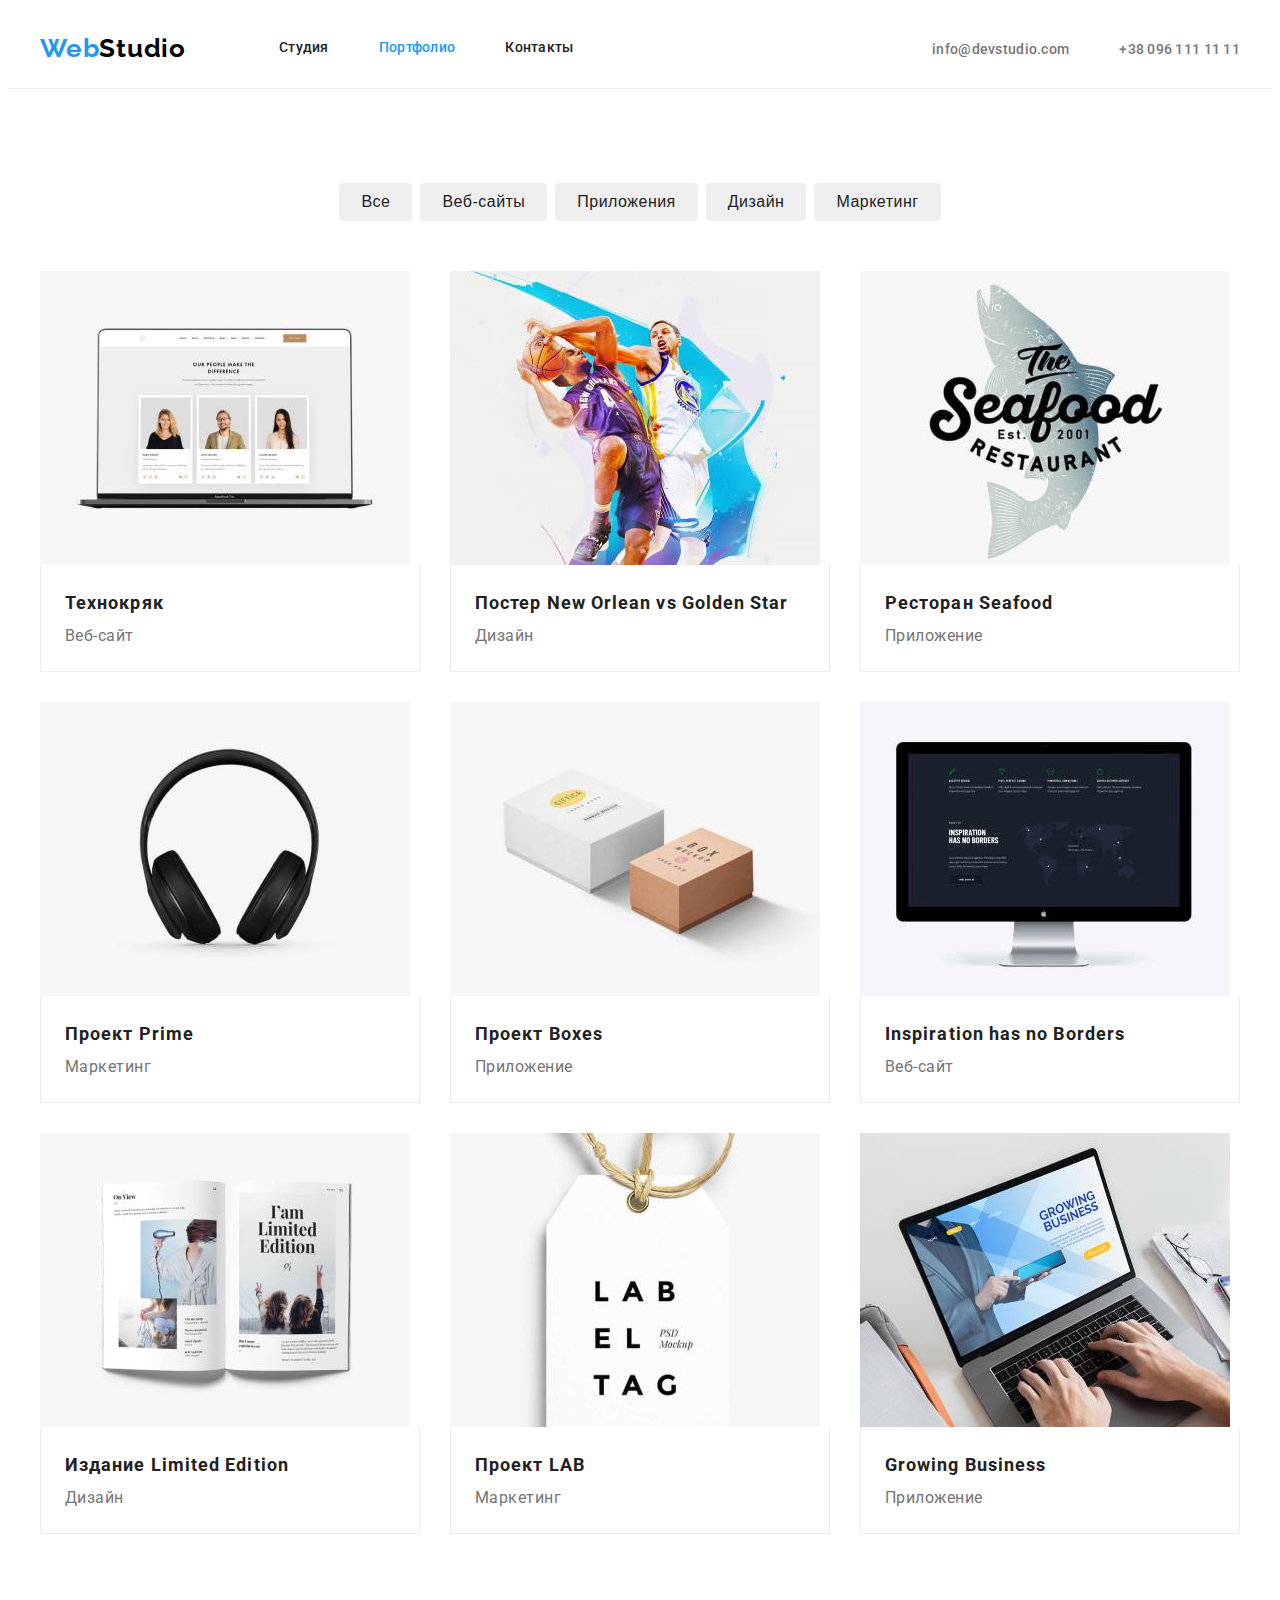
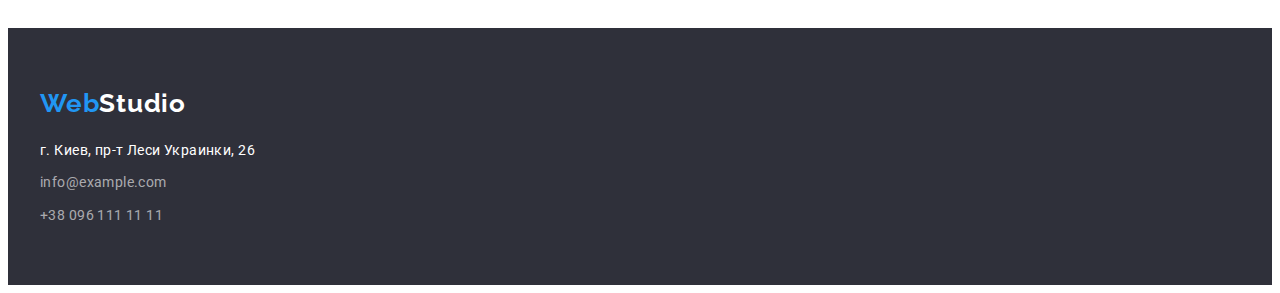
==== portfolio.html @ dd32702e "копия с goit-markup-hw-03" ====
<!DOCTYPE html>
<html lang="ru">

<head>
    <meta charset="UTF-8">
    <meta http-equiv="X-UA-Compatible" content="IE=edge">
    <meta name="viewport" content="width=device-width, initial-scale=1.0">
    <title>Портфолио</title>
   
    <link rel="preconnect" href="https://fonts.googleapis.com">
    <link rel="preconnect" href="https://fonts.gstatic.com" crossorigin>
    <link href="https://fonts.googleapis.com/css2?family=Raleway:wght@700&family=Roboto:wght@400;500;700;900&display=swap"
        rel="stylesheet">
        <link rel="stylesheet" href="https://cdnjs.cloudflare.com/ajax/libs/modern-normalize/1.1.0/modern-normalize.min.css"
            integrity="sha512-wpPYUAdjBVSE4KJnH1VR1HeZfpl1ub8YT/NKx4PuQ5NmX2tKuGu6U/JRp5y+Y8XG2tV+wKQpNHVUX03MfMFn9Q=="
            crossorigin="anonymous" referrerpolicy="no-referrer" />
     <link rel="stylesheet" href="./css/styles.css" />
</head>

<body>
    <header class="header">
        <div class="container header-container">
            <nav class="header-nav">
                <a href="" lang="en" class="header-logo link"><span class="logo-effect">Web</span>Studio</a>
                <ul class="header-nav list">
                    <li class="nav-item"><a href="./index.html" class="nav-link link">Студия</a></li>
                    <li class="nav-item"><a href="" class="nav-link link active">Портфолио</a></li>
                    <li class="nav-item"><a href="" class="nav-link link">Контакты</a></li>
                </ul>
            </nav>
            <ul class="header-contacts list">
                <li class="contacts-item"><a href="mailto:info@devstudio.com"
                        class=" contacts-link link">info@devstudio.com</a></li>
                <li class="contacts-item"><a href="tel:+380961111111" class=" contacts-link link">+38 096 111 11 11</a>
            </ul>
        </div>
    </header>
    <main>
        <section class="portfolio">
            <div class="container">
                <h2 class="visually-hidden">Портфолио</h2>
                <ul class="portfolio-filter list">
                    <li class="filter-item"><button class="filter-btn" type="button">Все</button></li>
                    <li class="filter-item"><button class="filter-btn" type="button">Веб-сайты</button></li>
                    <li class="filter-item"><button class="filter-btn" type="button">Приложения</button></li>
                    <li class="filter-item"><button class="filter-btn" type="button">Дизайн</button></li>
                    <li class="filter-item"><button class="filter-btn" type="button">Маркетинг</button></li>
                </ul>
                <ul class="project-list">
                    <li class="project-item list">
                        <img class="project-img" src="./images/tehnokrak.jpg" alt="Лаптоп с карточками на экране" width="370" height="294">
                        <div class="project-img-description"><h3 class="project-title">Технокряк</h3>
                        <p class="project-text">Веб-сайт</p></div>
                    </li> 
                    <li class="project-item list">
                        <img class="project-img" src="./images/new-orlean.jpg" alt="Постер New Orlean vs Golden Star" width="370" height="294">
                        <div class="project-img-description"><h3 class="project-title">Постер <span lang="en">New Orlean vs Golden Star</span></h3>
                        <p class="project-text">Дизайн</p></div>
                    </li>
                    <li class="project-item list">
                        <img class="project-img" src="./images/seafood.jpg" alt="Эмблема ресторана Seafood" width="370" height="294">
                        <div class="project-img-description"><h3 class="project-title">Ресторан <span lang="en">Seafood</span></h3>
                        <p class="project-text">Приложение</p></div>
                    </li>
                    <li class="project-item list">
                        <img class="project-img" src="./images/prime.jpg" alt="Черные наушники" width="370" height="294">
                        <div class="project-img-description"><h3 class="project-title">Проект <span lang="en">Prime</span></h3>
                        <p class="project-text">Маркетинг</p></div>
                    </li>
                    <li class="project-item list">
                        <img class="project-img" src="./images/boxes.jpg" alt="Коробки" width="370" height="294">
                        <div class="project-img-description"><h3 class="project-title">Проект <span lang="en">Boxes</span></h3>
                        <p class="project-text">Приложение</p></div>
                    </li>
                    <li class="project-item list">
                        <img class="project-img" src="./images/inspiration.jpg" alt="Монитор с текстом на экране" width="370" height="294">
                        <div class="project-img-description"><h3 class="project-title" lang="en">Inspiration has no Borders</h3>
                        <p class="project-text">Веб-сайт</p></div>
                    </li>
                    <li class="project-item list">
                        <img class="project-img" src="./images/limited-edition.jpg" alt="Разворот журнала Limited Edition" width="370" height="294">
                        <div class="project-img-description"><h3 class="project-title">Издание <span lang="en">Limited Edition</span></h3>
                        <p class="project-text">Дизайн</p></div>
                    </li>
                    <li class="project-item list">
                        <img class="project-img" src="./images/lab.jpg" alt="Бирка с надписью LAB EL TAG" width="370" height="294">
                        <div class="project-img-description"><h3 class="project-title">Проект <span lang="en">LAB</span></h3>
                        <p class="project-text">Маркетинг</p></div>
                    </li>
                    <li class="project-item list">
                        <img class="project-img" src="./images/business.jpg" alt="Руки на клавиатуре ноутбука" width="370" height="294">
                        <div class="project-img-description"><h3 class="project-title" lang="en">Growing Business</h3>
                        <p class="project-text">Приложение</p></div>
                    </li>
                </ul>
            </div>
        </section>
    </main>
    <footer class="footer">
        <div class="container">
            <a href="" lang="en" class="footer-logo link">
                <span class="logo-effect">Web</span>Studio
            </a>
            <address class="address">
                <ul class="address-list list">
                    <li class="address-item"><a class="address-map link" href="https://goo.gl/maps/dPyyy7mNsQ9xPULU9"
                            target="_blank" rel="noopener noreferrer">г. Киев, пр-т Леси Украинки, 26</a></li>
                    <li class="address-item"><a class="address-link link"
                            href="mailto:info@example.com">info@example.com</a></li>
                    <li class="address-item"><a class="address-link link" href="tel:+380991111111">+38 096 111 11 11</a>
                </ul>
            </address>
        </div>
    </footer>
    </body>
    </html>
---- css/styles.css ----
:root {
  --primary-page-color: #757575
  --primary-logo-color: #000000;
  --secondary-logo-color: #ffffff;
  --header-text-color: #212121;
  --effects-color: #2196f3;
  --header-contact-color: #757575;
  --primary-title-color: #ffffff;
  --header-text-color: #212121;
  --secondary-title-color: #212121;
  --button-secondary-color: #ffffff;
  --button-primary-color: #212121;
  --text-color: #757575;
  --footer-text-color: #ffffff;
  --footer-contact-color: rgba(255, 255, 255, 0.6);
  --primary-background-color: #2F303A;
  --secondary-background-color: #F5F4FA;
}

p, h1, h2, h3, h4, h5, h6 {
  margin: 0
}
 ul {
   margin: 0;
   padding: 0;
 }
button {
  cursor: pointer;
}
body {
  font-family: "Roboto", sans-serif;
  color: var(--primary-page-color)
}
.container {
  width: 1200px;
  padding-left: 15px;
  padding-right: 15px;
  margin: 0 auto;
}
.list {
  list-style: none;
}
.link {
  text-decoration: none;
}

/* ------------------------------header------------------------- */
.header-container {
  display: flex;
  align-items: center;
}
.header {
  padding-top: 25px;
  padding-bottom: 24px;
  border-bottom: 1px solid #ECECEC;
}
.header-nav{
  display: flex;
}
.header-logo {
  margin-right: 93px;
  font-family: "Raleway";
  font-weight: 700;
  font-size: 26px;
  line-height: 1.19;
  letter-spacing: 0.03em;
  color: var(--primary-logo-color);
}
.logo-effect {
  color: var(--effects-color);

}
.header-nav {
  display: flex;
  align-items: center;
  font-weight: 500;
  font-size: 14px;
  line-height: 1.14;
  letter-spacing: 0.02em;
}

.nav-item:not(:last-child) {
  margin-right: 50px;
}
.nav-link {
  padding-top: 32px;
  padding-bottom: 32px;
  color: var(--header-text-color);
}
.nav-link:hover,
.nav-link:focus {
  color: var(--effects-color);
}
.active {color: var(--effects-color);}

.header-contacts {
  display: flex;
  margin-left: auto;
}

.contacts-item:not(:last-child) {
  margin-right: 50px;
}
.contacts-link {
  font-weight: 500;
  font-size: 14px;
  line-height: 1.14;
  letter-spacing: 0.02em;
  color: var(--header-contact-color);
}
.contacts-link:hover,
.contacts-link:focus {
  color: var(--effects-color);
}

/* --------------------------------hero------------------------------ */
.hero {
  text-align: center;
  padding-top: 200px;
  padding-bottom: 200px;
  background-color: var(--primary-background-color);}
.hero-title {
  width: 696px;
  margin: 0 auto;
  margin-bottom: 30px;
  font-weight: 900;
  font-size: 44px;
  line-height: 1.36;
  text-align: center;
  letter-spacing: 0.06em;
  text-transform: uppercase;
  color: var(--primary-title-color);
}
.hero-btn {
  font-weight: 700;
  font-size: 16px;
  line-height: 1.87;
  text-align: center;
  letter-spacing: 0.06em;
  color: var(--button-secondary-color);
  background-color: var(--effects-color);
  border: 0;
  border-radius: 4px;
}
.hero-btn:hover,
.hero-btn:focus
{color: var(--button-primary-color);
}

.visually-hidden {
  position: absolute;
  white-space: nowrap;
  width: 1px;
  height: 1px;
  overflow: hidden;
  border: 0;
  padding: 0;
  clip: rect(0 0 0 0);
  clip-path: inset(50%);
  margin: -1px;
}
/* -------------------------------advantage--------------------------- */
.advantage {
  padding-top: 94px;
}
.advantage-list {
  display: flex;
  margin-left: -30px;
  margin-top: -30px;
}
.advantage-item {
  flex-basis: calc(100% / 4 - 30px);
  margin-left: 30px;
  margin-top: 30px; 
}
.advantage-name {
  margin-bottom: 10px;
  font-weight: 700;
  font-size: 14px;
  line-height: 1.14;
  letter-spacing: 0.03em;
  text-transform: uppercase;
  color: var(--secondary-title-color);
}
.advantage-text {
  font-size: 14px;
  line-height: 1.17;
  letter-spacing: 0.03em;
  color: var(--text-color);
}
/* ----------------------------------team------------------------ */
.team {
  padding-top: 94px;
  padding-bottom: 94px;
  background-color: var(--secondary-background-color);
}
.team-title {
  margin-bottom: 50px;
}
.titles {
  font-weight: 700;
  font-size: 36px;
  line-height: 1.16;
  text-align: center;
  letter-spacing: 0.03em;
  color: var(--secondary-title-color);
}
.team-name {
  margin-bottom: 10px;
  font-weight: 500;
  font-size: 16px;
  line-height: 1.18;
  text-align: center;
  letter-spacing: 0.03em;
  color: var(--secondary-title-color);
}
.team-text {
  font-size: 16px;
  line-height: 1.18;
  text-align: center;
  letter-spacing: 0.03em;
  color: var(--text-color);
}

.team-list {
  display: flex;
  margin-left: -30px;
  margin-top: -30px;
}
.team-item {
  flex-basis: calc(100% / 4 - 30px);
  margin-left: 30px;
  margin-top: 30px;
  background: #FFFFFF;
  box-shadow: 0px 1px 3px rgba(0, 0, 0, 0.12), 0px 1px 1px rgba(0, 0, 0, 0.14), 0px 2px 1px rgba(0, 0, 0, 0.2);
  border-radius: 0px 0px 4px 4px;

}
.team-photo {
  display: block; 
}
.team-photo-description {
  padding-top: 30px;
  padding-bottom: 30px;
}
/* --------------------services---------------- */
.services {
  padding-top: 94px;
  padding-bottom: 94px;
}
.services-title {
  margin-bottom: 50px;
}
.services-list {
  display: flex;
  margin-left: -30px;
  margin-top: -30px;
}
.services-item {
  flex-basis: calc(100% / 3 - 30px);
  margin-left: 30px;
  margin-top: 30px;
}
.services-img {
  display: block;
}
/* --------------------------footer---------------------------------- */
.footer {
  padding-top: 60px;
  padding-bottom: 57px;
}
.footer-logo  {
  display: inline-block;
  margin-bottom: 20px; 
  font-family: "Raleway";
  font-weight: 700;
  font-size: 26px;
  line-height: 1.19;
  letter-spacing: 0.03em;
  color: var(--secondary-logo-color);
}
.logo-effect {
  color: var(--effects-color);

}

.footer {background-color: var(--primary-background-color);}

.address-item:not(:last-child){
  margin-bottom: 9px;
}

.address-map {
  font-style: normal;
  font-size: 14px;
  line-height: 1.71;
  letter-spacing: 0.03em;
  color: var(--footer-text-color);
}
.address-link {
  font-style: normal;
  font-size: 14px;
  line-height: 1.71;
  letter-spacing: 0.03em;
  color: var(--footer-contact-color);
}
.address-map:focus,
.address-map:hover,
.address-link:focus,
.address-link:hover {
  color: var(--effects-color);
}
/* ----------------------------------portfolio------------------------ */
.portfolio {
  padding-top: 94px;
  padding-bottom: 94px;
}
.portfolio-filter{
  display: flex;
  margin-bottom: 50px;
  justify-content: center;
}
.filter-item:not(:last-child) {
  margin-right: 8px;
}
.filter-btn {
padding: 6px 22px;
font-weight: 500;
font-size: 16px;
line-height: 1.62;
text-align: center;
letter-spacing: 0.03em;
color: var(--button-primary-color);
border: 0;
border-radius:  4px;

}
.filter-btn:focus,
.filter-btn:hover
{color: var(--button-secondary-color);
  background-color: var(--effects-color);
  box-shadow: 0px 1px 3px rgba(0, 0, 0, 0.12), 0px 1px 1px rgba(0, 0, 0, 0.14), 0px 2px 1px rgba(0, 0, 0, 0.2);
  
}
.project-list {
  display: flex;
  flex-wrap: wrap;
  margin-left: -30px;
  margin-top: -30px;;
}
.project-item {
  flex-basis: calc(100% / 3 - 30px);
  margin-left: 30px;
  margin-top: 30px; 
} 

.project-img {
  display: block;
}
.project-img-description {
 padding-top: 20px;
 padding-bottom: 20px;
 padding-left: 24px;
 padding-right: 23px;
 border: 1px solid #ECECEC;
 border-top: none;
}
.project-title {
font-weight: 700;
font-size: 18px;
line-height: 2;
letter-spacing: 0.06em;
color: var(--secondary-title-color);
}
.project-text {
font-size: 16px;
line-height: 1.87;
letter-spacing: 0.03em;
color: var(--text-color)}
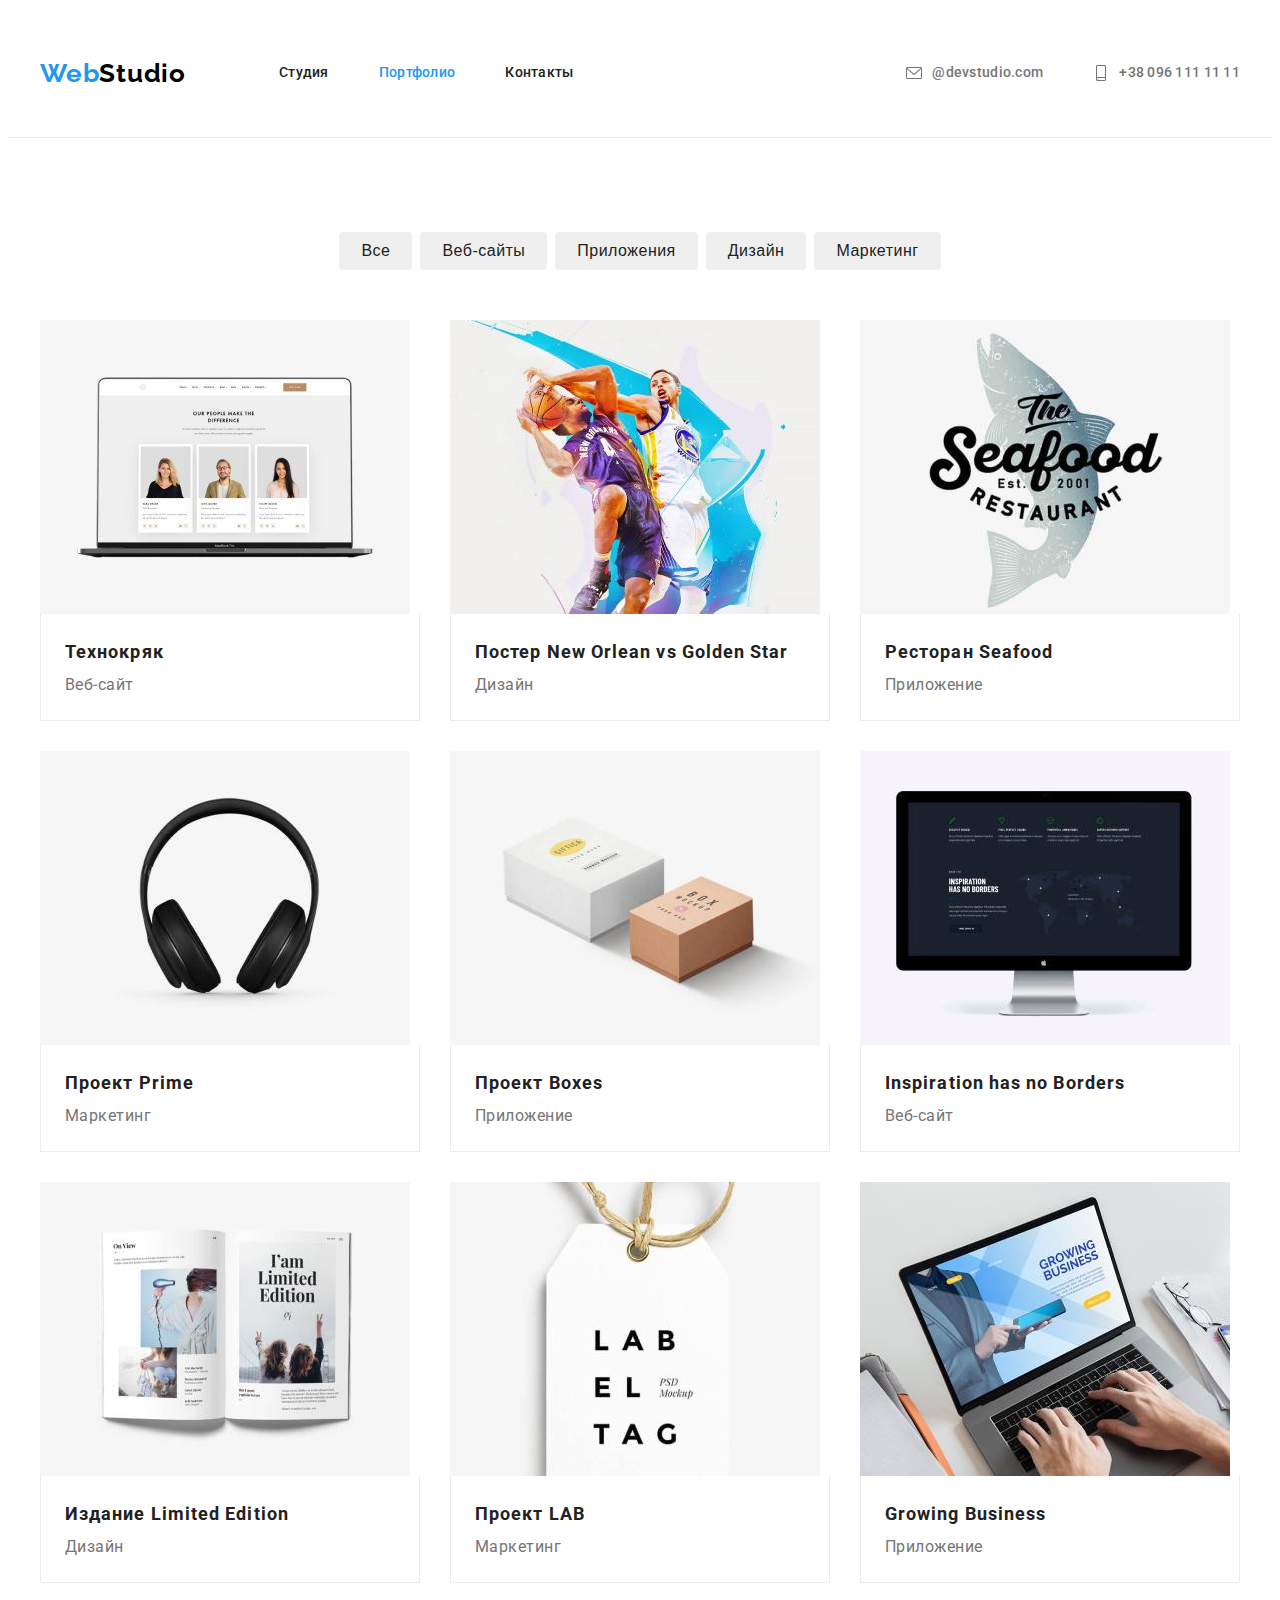
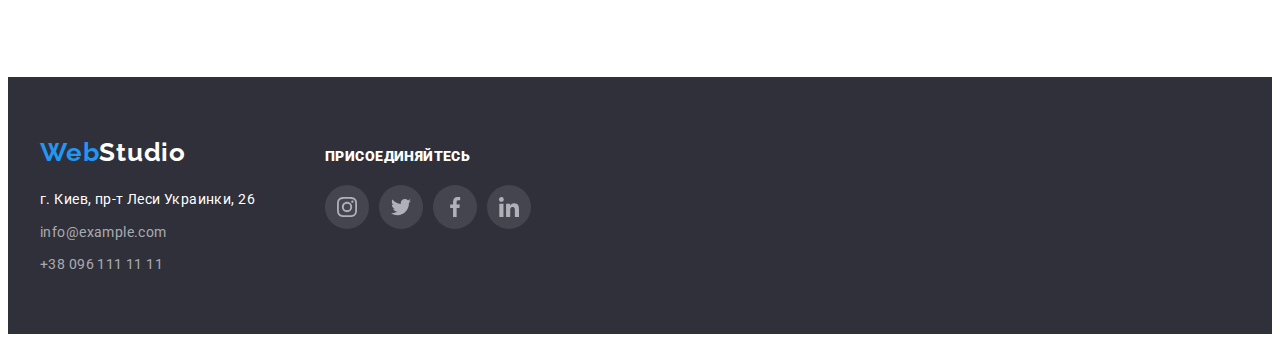
==== commit b31d2ed7: "добавляет эффекты на страницы: фоны, иконки, тени" ====
--- a/portfolio.html
+++ b/portfolio.html
@@ -28,11 +28,23 @@
                     <li class="nav-item"><a href="" class="nav-link link">Контакты</a></li>
                 </ul>
             </nav>
-            <ul class="header-contacts list">
-                <li class="contacts-item"><a href="mailto:info@devstudio.com"
-                        class=" contacts-link link">info@devstudio.com</a></li>
-                <li class="contacts-item"><a href="tel:+380961111111" class=" contacts-link link">+38 096 111 11 11</a>
-            </ul>
+                    <ul class="header-contacts list">
+                        <li class="contacts-item ">
+                            <a href="mailto:info@devstudio.com" class=" contacts-link link">
+                                <svg class="contacts-icon" width="16" height="16">
+                                    <use href="./images/icons.svg#icon-mail"></use>
+                                </svg>@devstudio.com
+                            </a>
+                        </li>
+                        <li class="contacts-item">
+                            <a href="tel:+380961111111" class="contacts-link link">
+                                <svg class="contacts-icon" width="16" height="16">
+                                    <use href="./images/icons.svg#icon-phone"></use>
+                                </svg>+38 096 111 11 11
+                            </a>
+                        </li>
+                    </ul>
+
         </div>
     </header>
     <main>
@@ -98,18 +110,57 @@
     </main>
     <footer class="footer">
         <div class="container">
-            <a href="" lang="en" class="footer-logo link">
-                <span class="logo-effect">Web</span>Studio
-            </a>
-            <address class="address">
-                <ul class="address-list list">
-                    <li class="address-item"><a class="address-map link" href="https://goo.gl/maps/dPyyy7mNsQ9xPULU9"
-                            target="_blank" rel="noopener noreferrer">г. Киев, пр-т Леси Украинки, 26</a></li>
-                    <li class="address-item"><a class="address-link link"
-                            href="mailto:info@example.com">info@example.com</a></li>
-                    <li class="address-item"><a class="address-link link" href="tel:+380991111111">+38 096 111 11 11</a>
-                </ul>
-            </address>
+            <div class="feedback">
+                <div class="footer-item">
+                    <a href="" lang="en" class="footer-logo link">
+                        <span class="logo-effect">Web</span>Studio
+                    </a>
+                    <address class="address">
+                        <ul class="address-list list">
+                            <li class="address-item"><a class="address-map link"
+                                    href="https://goo.gl/maps/dPyyy7mNsQ9xPULU9" target="_blank"
+                                    rel="noopener noreferrer">г. Киев, пр-т Леси Украинки, 26</a></li>
+                            <li class="address-item"><a class="address-link link"
+                                    href="mailto:info@example.com">info@example.com</a></li>
+                            <li class="address-item"><a class="address-link link" href="tel:+380991111111">+38 096 111 11
+                                    11</a>
+                        </ul>
+                    </address>
+                </div>
+                <div class="footer-item subscribe">
+                    <h3 class="subscribe-title">Присоединяйтесь</h3>
+                    <ul class="subscribe-social list social-list">
+                        <li class="social-item">
+                            <a href="" class="social-link subscribe-link">
+                                <svg class="social-icon subscribe-icon" width="20" height="20">
+                                    <use href="./images/icons.svg#icon-instagram"></use>
+                                </svg>
+                            </a>
+                        </li>
+                        <li class="social-item">
+                            <a href="" class="social-link subscribe-link">
+                                <svg class="social-icon subscribe-icon" width="20" height="20">
+                                    <use href="./images/icons.svg#icon-twitter"></use>
+                                </svg>
+                            </a>
+                        </li>
+                        <li class="social-item">
+                            <a href="" class="social-link subscribe-link">
+                                <svg class="social-icon subscribe-icon" width="20" height="20">
+                                    <use href="./images/icons.svg#icon-facebook"></use>
+                                </svg>
+                            </a>
+                        </li>
+                        <li class="social-item">
+                            <a href="" class="social-link subscribe-link">
+                                <svg class="social-icon subscribe-icon" width="20" height="20">
+                                    <use href="./images/icons.svg#icon-linkedin"></use>
+                                </svg>
+                            </a>
+                        </li>
+                    </ul>
+                </div>
+            </div>
         </div>
     </footer>
     </body>
--- a/css/styles.css
+++ b/css/styles.css
@@ -15,6 +15,8 @@
   --footer-contact-color: rgba(255, 255, 255, 0.6);
   --primary-background-color: #2F303A;
   --secondary-background-color: #F5F4FA;
+  --social-team-color: #AFB1B8;
+  --social-footer-color: #ffffff;
 }
 
 p, h1, h2, h3, h4, h5, h6 {
@@ -45,6 +47,7 @@
 }
 
 /* ------------------------------header------------------------- */
+
 .header-container {
   display: flex;
   align-items: center;
@@ -93,24 +96,40 @@
 }
 .active {color: var(--effects-color);}
 
-.header-contacts {
+.header-contacts,
+.header-contacts .contacts-item {
   display: flex;
   margin-left: auto;
+  align-items: center;
+  color: var(--header-contact-color);
+  vertical-align: baseline;
 }
 
 .contacts-item:not(:last-child) {
   margin-right: 50px;
 }
+
 .contacts-link {
+  display: flex;
+  fill:var(--header-contact-color);
+  vertical-align: middle;
   font-weight: 500;
   font-size: 14px;
   line-height: 1.14;
   letter-spacing: 0.02em;
   color: var(--header-contact-color);
-}
-.contacts-link:hover,
-.contacts-link:focus {
-  color: var(--effects-color);
+  padding-top: 32px;
+  padding-bottom: 32px;
+}
+
+.contacts-icon {
+  margin-right: 10px;
+}
+
+.contacts-item .contacts-link:hover,
+.contacts-item .contacts-link:focus {
+  color:var(--effects-color);
+  fill:var(--effects-color);
 }
 
 /* --------------------------------hero------------------------------ */
@@ -118,7 +137,14 @@
   text-align: center;
   padding-top: 200px;
   padding-bottom: 200px;
-  background-color: var(--primary-background-color);}
+  background-color: var(--primary-background-color);
+  background-image:
+  linear-gradient(rgba(47, 48, 58, 0.4), rgba(47, 48, 58, 0.4)),
+   url(../images/hero-bg.jpg);
+  background-repeat: no-repeat;
+  background-size: cover;
+  background-position: center;
+}
 .hero-title {
   width: 696px;
   margin: 0 auto;
@@ -173,9 +199,22 @@
   margin-left: 30px;
   margin-top: 30px; 
 }
+.advantage-logo{
+  display: flex;
+  justify-content: center;
+  align-items: center;
+  height: 120px;
+background-color: var(--secondary-background-color);
+margin-bottom: 30px;
+}
+.logo-img {
+  width: 70px;
+  height: 70px;
+  
+}
 .advantage-name {
   margin-bottom: 10px;
-  font-weight: 700;
+  font-weight: 700px;
   font-size: 14px;
   line-height: 1.14;
   letter-spacing: 0.03em;
@@ -220,6 +259,7 @@
   text-align: center;
   letter-spacing: 0.03em;
   color: var(--text-color);
+  margin-bottom: 16px;
 }
 
 .team-list {
@@ -243,6 +283,39 @@
   padding-top: 30px;
   padding-bottom: 30px;
 }
+
+.social-list {
+    display: flex;
+    justify-content: center;
+}
+.social-item {
+    width: 44px;
+    height: 44px;
+}
+.social-item:not(last-child) {
+    margin-right: 10px;
+}
+.social-icon {
+    fill: var(--social-team-color);
+}
+
+.social-link {
+    width: 100%;
+    height: 100%;
+    display: flex;
+    align-items: center;
+    justify-content: center;
+}
+.social-link:hover,
+.social-link:focus {
+    background-color: var(--effects-color);
+    border-radius: 50%;
+    fill: var(--social-footer-color);
+}
+.social-link:hover .social-icon,
+.social-link:focus .social-icon {
+    fill: var(--social-footer-color);
+}
 /* --------------------services---------------- */
 .services {
   padding-top: 94px;
@@ -264,10 +337,56 @@
 .services-img {
   display: block;
 }
+/* ---------------clients--------------------------------- */
+.clients {
+  padding-top: 94px;
+  padding-bottom: 94px;
+}
+.clients-title {
+  margin-bottom: 50px;
+}
+.clients-list {
+  display: flex;
+}
+.clients-item:not(:last-child) {
+  margin-right: 30px;
+}
+
+.clients-border {
+ display: flex;
+  justify-content: center;
+  align-items: center;
+  height: 120px;
+width: 170px;
+height: 92px;
+border: 1px solid var(--social-team-color);
+box-sizing: border-box;
+border-radius: 4px;
+}
+.clients-icon {
+  fill:var(--social-team-color);
+  width: 108px;
+  height: 60px;
+}
+
+.clients-border:hover,
+.clients-border:focus,
+.clients-border .clients-icon:hover,
+.clients-border .clients-icon:focus {
+  border-color: var(--effects-color);
+  fill: var(--effects-color);
+}
 /* --------------------------footer---------------------------------- */
 .footer {
   padding-top: 60px;
   padding-bottom: 57px;
+  background-color: var(--primary-background-color);
+}
+.feedback {
+  display: flex;
+}
+.footer-item:not(:last-child) {
+  margin-right: 70px;
 }
 .footer-logo  {
   display: inline-block;
@@ -281,10 +400,7 @@
 }
 .logo-effect {
   color: var(--effects-color);
-
-}
-
-.footer {background-color: var(--primary-background-color);}
+}
 
 .address-item:not(:last-child){
   margin-bottom: 9px;
@@ -309,6 +425,25 @@
 .address-link:focus,
 .address-link:hover {
   color: var(--effects-color);
+}
+
+.subscribe {
+  margin-top: 12px;
+}
+.subscribe-title {
+font-weight: 900;
+font-size: 14px;
+line-height: 1.14;
+letter-spacing: 0.03em;
+text-transform: uppercase;
+color:var(--footer-text-color);
+margin-bottom: 20px;
+}
+
+.subscribe-link {
+  background-color: rgba(255, 255, 255, 0.1);
+    border-radius: 50%;
+  fill:var(--social-footer-color);
 }
 /* ----------------------------------portfolio------------------------ */
 .portfolio {
@@ -353,7 +488,11 @@
   margin-left: 30px;
   margin-top: 30px; 
 } 
-
+.project-item:hover,
+.project-item:focus {
+   box-shadow: 0px 4px 4px rgba(0, 0, 0, 0.25);
+ 
+}
 .project-img {
   display: block;
 }
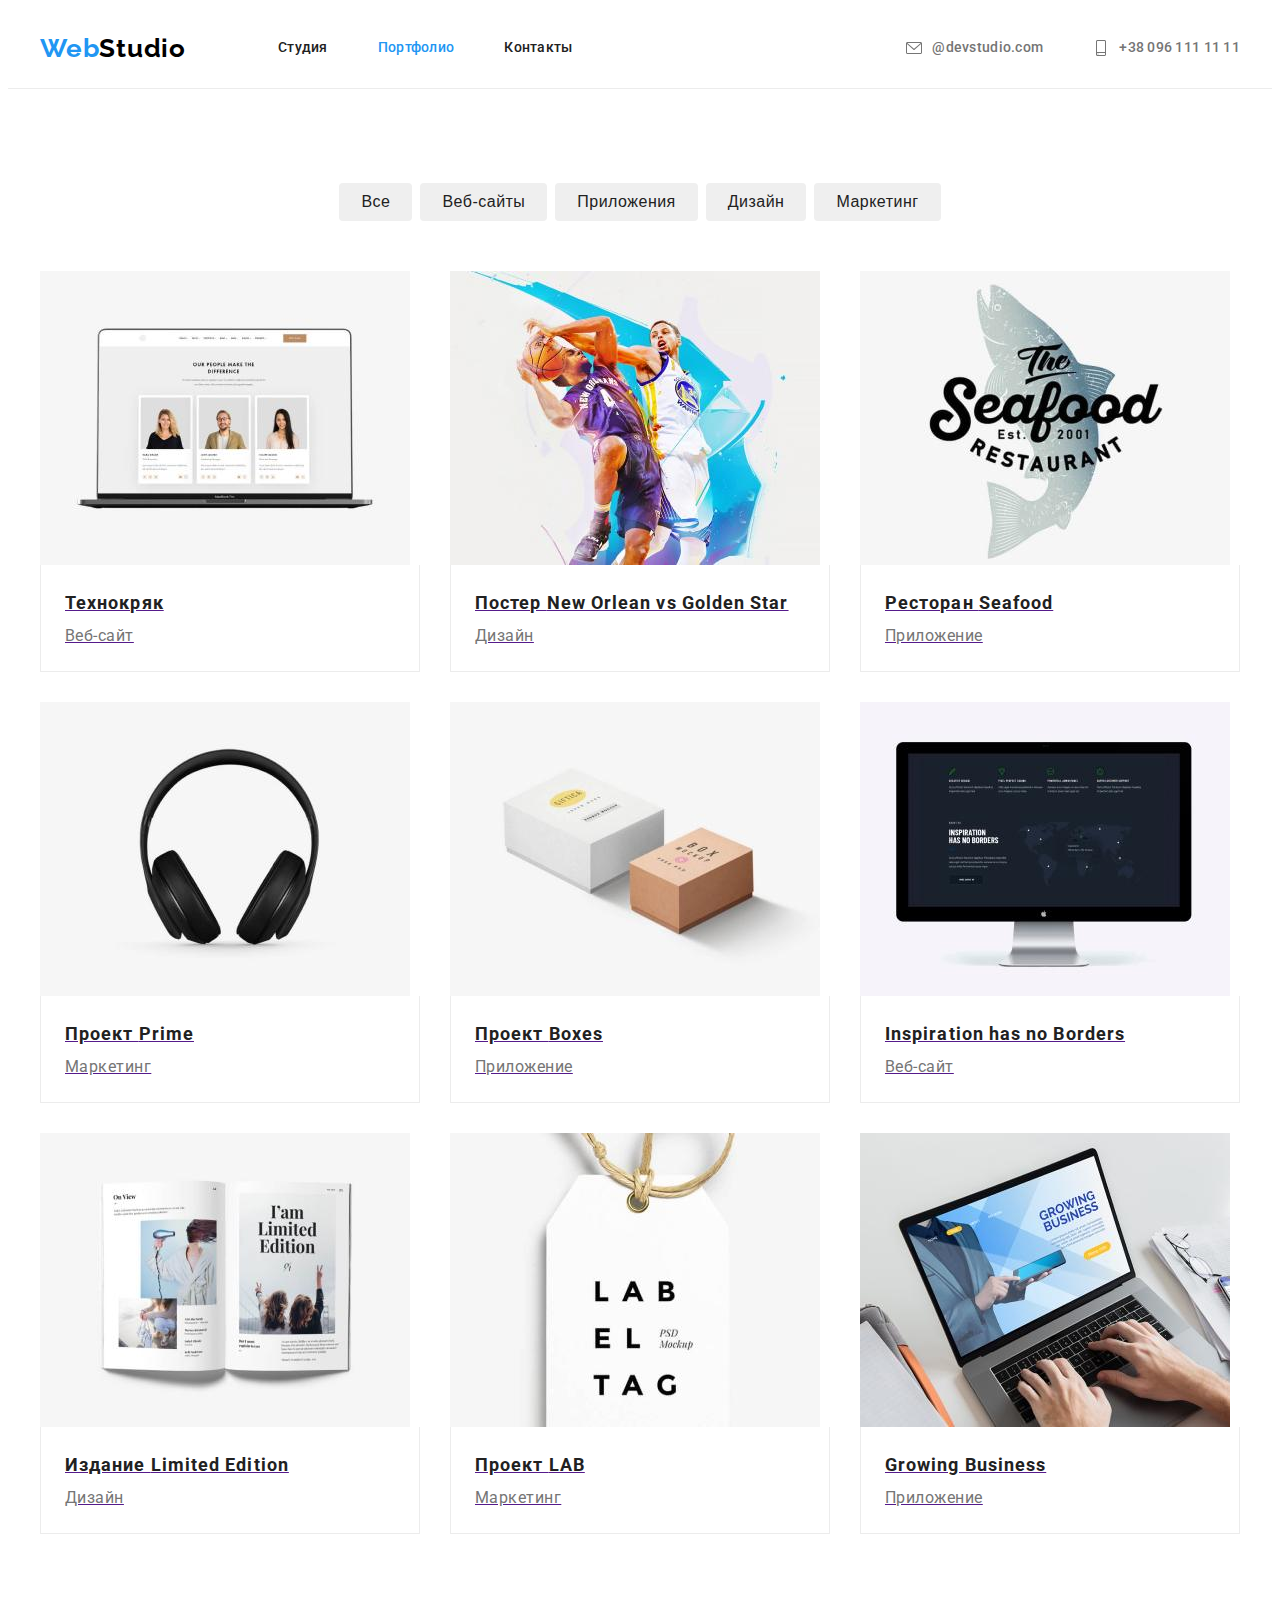
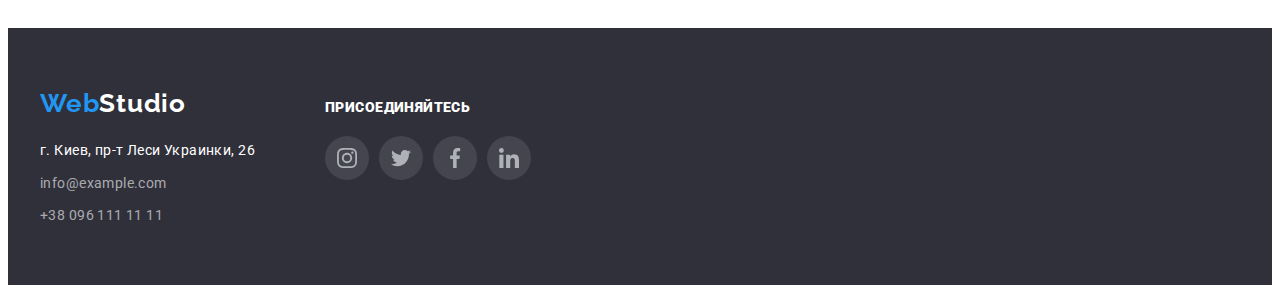
==== commit 5a31b8f4: "поменялись падинги в хеадере, исправились линки в клиентах, добавились линки в портфолио" ====
--- a/portfolio.html
+++ b/portfolio.html
@@ -60,49 +60,68 @@
                 </ul>
                 <ul class="project-list">
                     <li class="project-item list">
-                        <img class="project-img" src="./images/tehnokrak.jpg" alt="Лаптоп с карточками на экране" width="370" height="294">
-                        <div class="project-img-description"><h3 class="project-title">Технокряк</h3>
-                        <p class="project-text">Веб-сайт</p></div>
+                        <a href="" class="project-link"> 
+                            <img class="project-img" src="./images/tehnokrak.jpg" alt="Лаптоп с карточками на экране" width="370" height="294">
+                            <div class="project-img-description"><h3 class="project-title">Технокряк</h3>
+                            <p class="project-text">Веб-сайт</p></div>
+                        </a>    
                     </li> 
                     <li class="project-item list">
-                        <img class="project-img" src="./images/new-orlean.jpg" alt="Постер New Orlean vs Golden Star" width="370" height="294">
-                        <div class="project-img-description"><h3 class="project-title">Постер <span lang="en">New Orlean vs Golden Star</span></h3>
-                        <p class="project-text">Дизайн</p></div>
+                        <a href="" class="project-link">
+                            <img class="project-img" src="./images/new-orlean.jpg" alt="Постер New Orlean vs Golden Star" width="370" height="294">
+                            <div class="project-img-description"><h3 class="project-title">Постер <span lang="en">New Orlean vs Golden Star</span></h3>
+                            <p class="project-text">Дизайн</p>
+                            </div>
+                        </a>    
                     </li>
                     <li class="project-item list">
-                        <img class="project-img" src="./images/seafood.jpg" alt="Эмблема ресторана Seafood" width="370" height="294">
-                        <div class="project-img-description"><h3 class="project-title">Ресторан <span lang="en">Seafood</span></h3>
-                        <p class="project-text">Приложение</p></div>
+                        <a href="" class="project-link">
+                            <img class="project-img" src="./images/seafood.jpg" alt="Эмблема ресторана Seafood" width="370" height="294">
+                            <div class="project-img-description"><h3 class="project-title">Ресторан <span lang="en">Seafood</span></h3>
+                            <p class="project-text">Приложение</p></div>
+                        </a>        
                     </li>
                     <li class="project-item list">
-                        <img class="project-img" src="./images/prime.jpg" alt="Черные наушники" width="370" height="294">
-                        <div class="project-img-description"><h3 class="project-title">Проект <span lang="en">Prime</span></h3>
-                        <p class="project-text">Маркетинг</p></div>
+                        <a href="" class="project-link">
+                            <img class="project-img" src="./images/prime.jpg" alt="Черные наушники" width="370" height="294">
+                            <div class="project-img-description"><h3 class="project-title">Проект <span lang="en">Prime</span></h3>
+                            <p class="project-text">Маркетинг</p></div>
+                        </a>
                     </li>
                     <li class="project-item list">
-                        <img class="project-img" src="./images/boxes.jpg" alt="Коробки" width="370" height="294">
-                        <div class="project-img-description"><h3 class="project-title">Проект <span lang="en">Boxes</span></h3>
-                        <p class="project-text">Приложение</p></div>
+                        <a href="" class="project-link">
+                            <img class="project-img" src="./images/boxes.jpg" alt="Коробки" width="370" height="294">
+                            <div class="project-img-description"><h3 class="project-title">Проект <span lang="en">Boxes</span></h3>
+                            <p class="project-text">Приложение</p></div>
+                        </a>
                     </li>
                     <li class="project-item list">
-                        <img class="project-img" src="./images/inspiration.jpg" alt="Монитор с текстом на экране" width="370" height="294">
-                        <div class="project-img-description"><h3 class="project-title" lang="en">Inspiration has no Borders</h3>
-                        <p class="project-text">Веб-сайт</p></div>
+                        <a href="" class="project-link">
+                            <img class="project-img" src="./images/inspiration.jpg" alt="Монитор с текстом на экране" width="370" height="294">
+                            <div class="project-img-description"><h3 class="project-title" lang="en">Inspiration has no Borders</h3>
+                            <p class="project-text">Веб-сайт</p></div>
+                        </a>
                     </li>
                     <li class="project-item list">
-                        <img class="project-img" src="./images/limited-edition.jpg" alt="Разворот журнала Limited Edition" width="370" height="294">
-                        <div class="project-img-description"><h3 class="project-title">Издание <span lang="en">Limited Edition</span></h3>
-                        <p class="project-text">Дизайн</p></div>
+                        <a href="" class="project-link">
+                            <img class="project-img" src="./images/limited-edition.jpg" alt="Разворот журнала Limited Edition" width="370" height="294">
+                            <div class="project-img-description"><h3 class="project-title">Издание <span lang="en">Limited Edition</span></h3>
+                            <p class="project-text">Дизайн</p></div>
+                        </a>   
                     </li>
                     <li class="project-item list">
+                         <a href="" class="project-link">
                         <img class="project-img" src="./images/lab.jpg" alt="Бирка с надписью LAB EL TAG" width="370" height="294">
                         <div class="project-img-description"><h3 class="project-title">Проект <span lang="en">LAB</span></h3>
                         <p class="project-text">Маркетинг</p></div>
+                        </a>
                     </li>
                     <li class="project-item list">
-                        <img class="project-img" src="./images/business.jpg" alt="Руки на клавиатуре ноутбука" width="370" height="294">
-                        <div class="project-img-description"><h3 class="project-title" lang="en">Growing Business</h3>
-                        <p class="project-text">Приложение</p></div>
+                        <a href="" class="project-link">
+                            <img class="project-img" src="./images/business.jpg" alt="Руки на клавиатуре ноутбука" width="370" height="294">
+                            <div class="project-img-description"><h3 class="project-title" lang="en">Growing Business</h3>
+                            <p class="project-text">Приложение</p></div>
+                        </a>    
                     </li>
                 </ul>
             </div>
--- a/css/styles.css
+++ b/css/styles.css
@@ -53,15 +53,15 @@
   align-items: center;
 }
 .header {
-  padding-top: 25px;
-  padding-bottom: 24px;
+  /* padding-top: 24px;
+  padding-bottom: 24px; */
   border-bottom: 1px solid #ECECEC;
 }
 .header-nav{
   display: flex;
 }
 .header-logo {
-  margin-right: 93px;
+  margin-right: 92px;
   font-family: "Raleway";
   font-weight: 700;
   font-size: 26px;
@@ -204,8 +204,8 @@
   justify-content: center;
   align-items: center;
   height: 120px;
-background-color: var(--secondary-background-color);
-margin-bottom: 30px;
+  background-color: var(--secondary-background-color);
+  margin-bottom: 30px;
 }
 .logo-img {
   width: 70px;
@@ -285,36 +285,36 @@
 }
 
 .social-list {
-    display: flex;
-    justify-content: center;
+  display: flex;
+  justify-content: center;
 }
 .social-item {
-    width: 44px;
-    height: 44px;
+  width: 44px;
+  height: 44px;
 }
 .social-item:not(last-child) {
-    margin-right: 10px;
+  margin-right: 10px;
 }
 .social-icon {
-    fill: var(--social-team-color);
+  fill: var(--social-team-color);
 }
 
 .social-link {
-    width: 100%;
-    height: 100%;
-    display: flex;
-    align-items: center;
-    justify-content: center;
+  width: 100%;
+  height: 100%;
+  display: flex;
+  align-items: center;
+  justify-content: center;
 }
 .social-link:hover,
 .social-link:focus {
-    background-color: var(--effects-color);
-    border-radius: 50%;
-    fill: var(--social-footer-color);
+  background-color: var(--effects-color);
+  border-radius: 50%;
 }
 .social-link:hover .social-icon,
 .social-link:focus .social-icon {
-    fill: var(--social-footer-color);
+  fill: var(--social-footer-color);
+    
 }
 /* --------------------services---------------- */
 .services {
@@ -352,16 +352,16 @@
   margin-right: 30px;
 }
 
-.clients-border {
- display: flex;
+.clients-link {
+  display: flex;
   justify-content: center;
   align-items: center;
   height: 120px;
-width: 170px;
-height: 92px;
-border: 1px solid var(--social-team-color);
-box-sizing: border-box;
-border-radius: 4px;
+  width: 170px;
+  height: 92px;
+  border: 1px solid var(--social-team-color);
+  box-sizing: border-box;
+  border-radius: 4px;
 }
 .clients-icon {
   fill:var(--social-team-color);
@@ -369,11 +369,13 @@
   height: 60px;
 }
 
-.clients-border:hover,
-.clients-border:focus,
-.clients-border .clients-icon:hover,
-.clients-border .clients-icon:focus {
+.clients-link:hover,
+.clients-link:focus {
   border-color: var(--effects-color);
+}
+.clients-link:hover .clients-icon,
+.clients-link:focus .clients-icon{
+  
   fill: var(--effects-color);
 }
 /* --------------------------footer---------------------------------- */
@@ -431,18 +433,18 @@
   margin-top: 12px;
 }
 .subscribe-title {
-font-weight: 900;
-font-size: 14px;
-line-height: 1.14;
-letter-spacing: 0.03em;
-text-transform: uppercase;
-color:var(--footer-text-color);
-margin-bottom: 20px;
+  font-weight: 900;
+  font-size: 14px;
+  line-height: 1.14;
+  letter-spacing: 0.03em;
+  text-transform: uppercase;
+  color:var(--footer-text-color);
+  margin-bottom: 20px;
 }
 
 .subscribe-link {
   background-color: rgba(255, 255, 255, 0.1);
-    border-radius: 50%;
+  border-radius: 50%;
   fill:var(--social-footer-color);
 }
 /* ----------------------------------portfolio------------------------ */
@@ -459,16 +461,15 @@
   margin-right: 8px;
 }
 .filter-btn {
-padding: 6px 22px;
-font-weight: 500;
-font-size: 16px;
-line-height: 1.62;
-text-align: center;
-letter-spacing: 0.03em;
-color: var(--button-primary-color);
-border: 0;
-border-radius:  4px;
-
+  padding: 6px 22px;
+  font-weight: 500;
+  font-size: 16px;
+  line-height: 1.62;
+  text-align: center;
+  letter-spacing: 0.03em;
+  color: var(--button-primary-color);
+  border: 0;
+  border-radius:  4px;
 }
 .filter-btn:focus,
 .filter-btn:hover
@@ -488,34 +489,38 @@
   margin-left: 30px;
   margin-top: 30px; 
 } 
-.project-item:hover,
-.project-item:focus {
+
+.project-link {
+  display: block;
+}
+.project-link:hover,
+.project-link:focus {
    box-shadow: 0px 4px 4px rgba(0, 0, 0, 0.25);
- 
+
 }
 .project-img {
   display: block;
 }
 .project-img-description {
- padding-top: 20px;
- padding-bottom: 20px;
- padding-left: 24px;
- padding-right: 23px;
- border: 1px solid #ECECEC;
- border-top: none;
+  padding-top: 20px;
+  padding-bottom: 20px;
+  padding-left: 24px;
+  padding-right: 23px;
+  border: 1px solid #ECECEC;
+  border-top: none;
 }
 .project-title {
-font-weight: 700;
-font-size: 18px;
-line-height: 2;
-letter-spacing: 0.06em;
-color: var(--secondary-title-color);
+  font-weight: 700;
+  font-size: 18px;
+  line-height: 2;
+  letter-spacing: 0.06em;
+  color: var(--secondary-title-color);
 }
 .project-text {
-font-size: 16px;
-line-height: 1.87;
-letter-spacing: 0.03em;
-color: var(--text-color)}
-
-
-
+  font-size: 16px;
+  line-height: 1.87;
+  letter-spacing: 0.03em;
+  color: var(--text-color)}
+
+
+
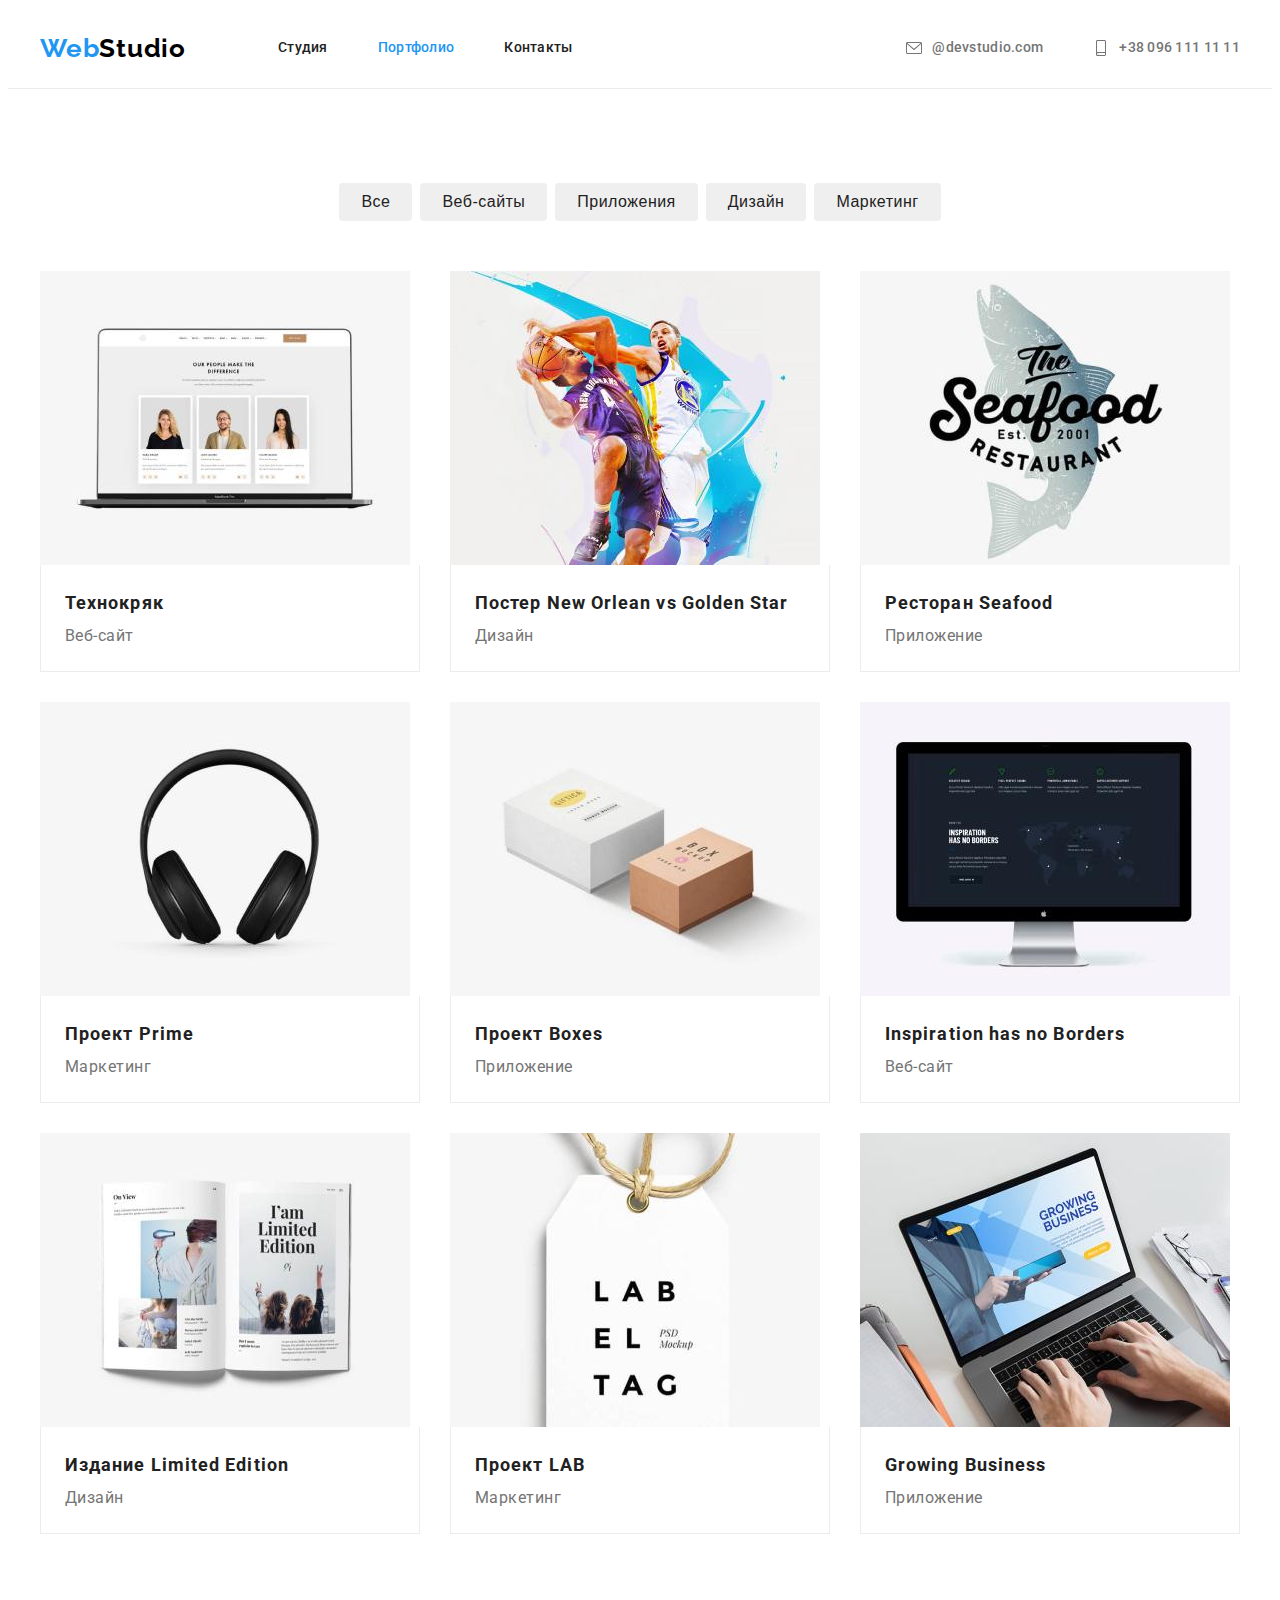
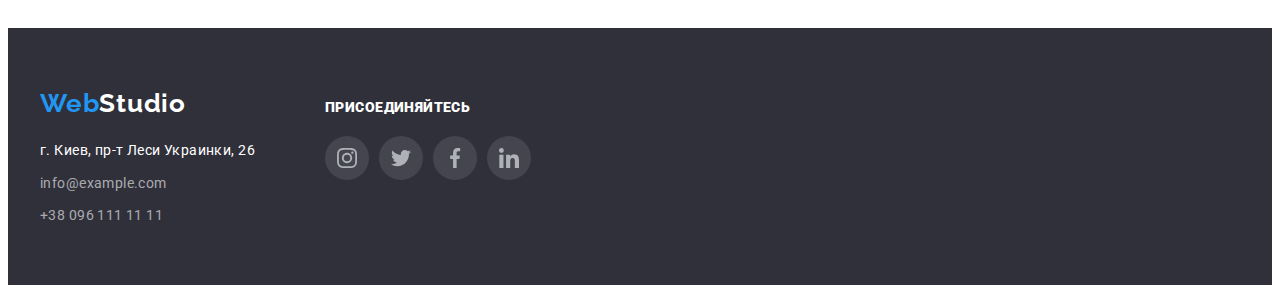
==== commit f3aeb713: "убрались подчеркивания в тексте карточек" ====
--- a/portfolio.html
+++ b/portfolio.html
@@ -1,186 +1,321 @@
 <!DOCTYPE html>
 <html lang="ru">
+  <head>
+    <meta charset="UTF-8" />
+    <meta http-equiv="X-UA-Compatible" content="IE=edge" />
+    <meta name="viewport" content="width=device-width, initial-scale=1.0" />
+    <title>Портфолио</title>
 
-<head>
-    <meta charset="UTF-8">
-    <meta http-equiv="X-UA-Compatible" content="IE=edge">
-    <meta name="viewport" content="width=device-width, initial-scale=1.0">
-    <title>Портфолио</title>
-   
-    <link rel="preconnect" href="https://fonts.googleapis.com">
-    <link rel="preconnect" href="https://fonts.gstatic.com" crossorigin>
-    <link href="https://fonts.googleapis.com/css2?family=Raleway:wght@700&family=Roboto:wght@400;500;700;900&display=swap"
-        rel="stylesheet">
-        <link rel="stylesheet" href="https://cdnjs.cloudflare.com/ajax/libs/modern-normalize/1.1.0/modern-normalize.min.css"
-            integrity="sha512-wpPYUAdjBVSE4KJnH1VR1HeZfpl1ub8YT/NKx4PuQ5NmX2tKuGu6U/JRp5y+Y8XG2tV+wKQpNHVUX03MfMFn9Q=="
-            crossorigin="anonymous" referrerpolicy="no-referrer" />
-     <link rel="stylesheet" href="./css/styles.css" />
-</head>
+    <link rel="preconnect" href="https://fonts.googleapis.com" />
+    <link rel="preconnect" href="https://fonts.gstatic.com" crossorigin />
+    <link
+      href="https://fonts.googleapis.com/css2?family=Raleway:wght@700&family=Roboto:wght@400;500;700;900&display=swap"
+      rel="stylesheet"
+    />
+    <link
+      rel="stylesheet"
+      href="https://cdnjs.cloudflare.com/ajax/libs/modern-normalize/1.1.0/modern-normalize.min.css"
+      integrity="sha512-wpPYUAdjBVSE4KJnH1VR1HeZfpl1ub8YT/NKx4PuQ5NmX2tKuGu6U/JRp5y+Y8XG2tV+wKQpNHVUX03MfMFn9Q=="
+      crossorigin="anonymous"
+      referrerpolicy="no-referrer"
+    />
+    <link rel="stylesheet" href="./css/styles.css" />
+  </head>
 
-<body>
+  <body>
     <header class="header">
-        <div class="container header-container">
-            <nav class="header-nav">
-                <a href="" lang="en" class="header-logo link"><span class="logo-effect">Web</span>Studio</a>
-                <ul class="header-nav list">
-                    <li class="nav-item"><a href="./index.html" class="nav-link link">Студия</a></li>
-                    <li class="nav-item"><a href="" class="nav-link link active">Портфолио</a></li>
-                    <li class="nav-item"><a href="" class="nav-link link">Контакты</a></li>
-                </ul>
-            </nav>
-                    <ul class="header-contacts list">
-                        <li class="contacts-item ">
-                            <a href="mailto:info@devstudio.com" class=" contacts-link link">
-                                <svg class="contacts-icon" width="16" height="16">
-                                    <use href="./images/icons.svg#icon-mail"></use>
-                                </svg>@devstudio.com
-                            </a>
-                        </li>
-                        <li class="contacts-item">
-                            <a href="tel:+380961111111" class="contacts-link link">
-                                <svg class="contacts-icon" width="16" height="16">
-                                    <use href="./images/icons.svg#icon-phone"></use>
-                                </svg>+38 096 111 11 11
-                            </a>
-                        </li>
-                    </ul>
-
-        </div>
+      <div class="container header-container">
+        <nav class="header-nav">
+          <a href="" lang="en" class="header-logo link"
+            ><span class="logo-effect">Web</span>Studio</a
+          >
+          <ul class="header-nav list">
+            <li class="nav-item">
+              <a href="./index.html" class="nav-link link">Студия</a>
+            </li>
+            <li class="nav-item">
+              <a href="" class="nav-link link active">Портфолио</a>
+            </li>
+            <li class="nav-item">
+              <a href="" class="nav-link link">Контакты</a>
+            </li>
+          </ul>
+        </nav>
+        <ul class="header-contacts list">
+          <li class="contacts-item">
+            <a href="mailto:info@devstudio.com" class="contacts-link link">
+              <svg class="contacts-icon" width="16" height="16">
+                <use href="./images/icons.svg#icon-mail"></use></svg
+              >@devstudio.com
+            </a>
+          </li>
+          <li class="contacts-item">
+            <a href="tel:+380961111111" class="contacts-link link">
+              <svg class="contacts-icon" width="16" height="16">
+                <use href="./images/icons.svg#icon-phone"></use></svg
+              >+38 096 111 11 11
+            </a>
+          </li>
+        </ul>
+      </div>
     </header>
     <main>
-        <section class="portfolio">
-            <div class="container">
-                <h2 class="visually-hidden">Портфолио</h2>
-                <ul class="portfolio-filter list">
-                    <li class="filter-item"><button class="filter-btn" type="button">Все</button></li>
-                    <li class="filter-item"><button class="filter-btn" type="button">Веб-сайты</button></li>
-                    <li class="filter-item"><button class="filter-btn" type="button">Приложения</button></li>
-                    <li class="filter-item"><button class="filter-btn" type="button">Дизайн</button></li>
-                    <li class="filter-item"><button class="filter-btn" type="button">Маркетинг</button></li>
-                </ul>
-                <ul class="project-list">
-                    <li class="project-item list">
-                        <a href="" class="project-link"> 
-                            <img class="project-img" src="./images/tehnokrak.jpg" alt="Лаптоп с карточками на экране" width="370" height="294">
-                            <div class="project-img-description"><h3 class="project-title">Технокряк</h3>
-                            <p class="project-text">Веб-сайт</p></div>
-                        </a>    
-                    </li> 
-                    <li class="project-item list">
-                        <a href="" class="project-link">
-                            <img class="project-img" src="./images/new-orlean.jpg" alt="Постер New Orlean vs Golden Star" width="370" height="294">
-                            <div class="project-img-description"><h3 class="project-title">Постер <span lang="en">New Orlean vs Golden Star</span></h3>
-                            <p class="project-text">Дизайн</p>
-                            </div>
-                        </a>    
-                    </li>
-                    <li class="project-item list">
-                        <a href="" class="project-link">
-                            <img class="project-img" src="./images/seafood.jpg" alt="Эмблема ресторана Seafood" width="370" height="294">
-                            <div class="project-img-description"><h3 class="project-title">Ресторан <span lang="en">Seafood</span></h3>
-                            <p class="project-text">Приложение</p></div>
-                        </a>        
-                    </li>
-                    <li class="project-item list">
-                        <a href="" class="project-link">
-                            <img class="project-img" src="./images/prime.jpg" alt="Черные наушники" width="370" height="294">
-                            <div class="project-img-description"><h3 class="project-title">Проект <span lang="en">Prime</span></h3>
-                            <p class="project-text">Маркетинг</p></div>
-                        </a>
-                    </li>
-                    <li class="project-item list">
-                        <a href="" class="project-link">
-                            <img class="project-img" src="./images/boxes.jpg" alt="Коробки" width="370" height="294">
-                            <div class="project-img-description"><h3 class="project-title">Проект <span lang="en">Boxes</span></h3>
-                            <p class="project-text">Приложение</p></div>
-                        </a>
-                    </li>
-                    <li class="project-item list">
-                        <a href="" class="project-link">
-                            <img class="project-img" src="./images/inspiration.jpg" alt="Монитор с текстом на экране" width="370" height="294">
-                            <div class="project-img-description"><h3 class="project-title" lang="en">Inspiration has no Borders</h3>
-                            <p class="project-text">Веб-сайт</p></div>
-                        </a>
-                    </li>
-                    <li class="project-item list">
-                        <a href="" class="project-link">
-                            <img class="project-img" src="./images/limited-edition.jpg" alt="Разворот журнала Limited Edition" width="370" height="294">
-                            <div class="project-img-description"><h3 class="project-title">Издание <span lang="en">Limited Edition</span></h3>
-                            <p class="project-text">Дизайн</p></div>
-                        </a>   
-                    </li>
-                    <li class="project-item list">
-                         <a href="" class="project-link">
-                        <img class="project-img" src="./images/lab.jpg" alt="Бирка с надписью LAB EL TAG" width="370" height="294">
-                        <div class="project-img-description"><h3 class="project-title">Проект <span lang="en">LAB</span></h3>
-                        <p class="project-text">Маркетинг</p></div>
-                        </a>
-                    </li>
-                    <li class="project-item list">
-                        <a href="" class="project-link">
-                            <img class="project-img" src="./images/business.jpg" alt="Руки на клавиатуре ноутбука" width="370" height="294">
-                            <div class="project-img-description"><h3 class="project-title" lang="en">Growing Business</h3>
-                            <p class="project-text">Приложение</p></div>
-                        </a>    
-                    </li>
-                </ul>
-            </div>
-        </section>
+      <section class="portfolio">
+        <div class="container">
+          <h2 class="visually-hidden">Портфолио</h2>
+          <ul class="portfolio-filter list">
+            <li class="filter-item">
+              <button class="filter-btn" type="button">Все</button>
+            </li>
+            <li class="filter-item">
+              <button class="filter-btn" type="button">Веб-сайты</button>
+            </li>
+            <li class="filter-item">
+              <button class="filter-btn" type="button">Приложения</button>
+            </li>
+            <li class="filter-item">
+              <button class="filter-btn" type="button">Дизайн</button>
+            </li>
+            <li class="filter-item">
+              <button class="filter-btn" type="button">Маркетинг</button>
+            </li>
+          </ul>
+          <ul class="project-list">
+            <li class="project-item list">
+              <a href="" class="project-link link">
+                <img
+                  class="project-img"
+                  src="./images/tehnokrak.jpg"
+                  alt="Лаптоп с карточками на экране"
+                  width="370"
+                  height="294"
+                />
+                <div class="project-img-description">
+                  <h3 class="project-title">Технокряк</h3>
+                  <p class="project-text">Веб-сайт</p>
+                </div>
+              </a>
+            </li>
+            <li class="project-item list">
+              <a href="" class="project-link link">
+                <img
+                  class="project-img"
+                  src="./images/new-orlean.jpg"
+                  alt="Постер New Orlean vs Golden Star"
+                  width="370"
+                  height="294"
+                />
+                <div class="project-img-description">
+                  <h3 class="project-title">
+                    Постер <span lang="en">New Orlean vs Golden Star</span>
+                  </h3>
+                  <p class="project-text">Дизайн</p>
+                </div>
+              </a>
+            </li>
+            <li class="project-item list">
+              <a href="" class="project-link link">
+                <img
+                  class="project-img"
+                  src="./images/seafood.jpg"
+                  alt="Эмблема ресторана Seafood"
+                  width="370"
+                  height="294"
+                />
+                <div class="project-img-description">
+                  <h3 class="project-title">
+                    Ресторан <span lang="en">Seafood</span>
+                  </h3>
+                  <p class="project-text">Приложение</p>
+                </div>
+              </a>
+            </li>
+            <li class="project-item list">
+              <a href="" class="project-link link">
+                <img
+                  class="project-img"
+                  src="./images/prime.jpg"
+                  alt="Черные наушники"
+                  width="370"
+                  height="294"
+                />
+                <div class="project-img-description">
+                  <h3 class="project-title">
+                    Проект <span lang="en">Prime</span>
+                  </h3>
+                  <p class="project-text">Маркетинг</p>
+                </div>
+              </a>
+            </li>
+            <li class="project-item list">
+              <a href="" class="project-link link">
+                <img
+                  class="project-img"
+                  src="./images/boxes.jpg"
+                  alt="Коробки"
+                  width="370"
+                  height="294"
+                />
+                <div class="project-img-description">
+                  <h3 class="project-title">
+                    Проект <span lang="en">Boxes</span>
+                  </h3>
+                  <p class="project-text">Приложение</p>
+                </div>
+              </a>
+            </li>
+            <li class="project-item list">
+              <a href="" class="project-link link">
+                <img
+                  class="project-img"
+                  src="./images/inspiration.jpg"
+                  alt="Монитор с текстом на экране"
+                  width="370"
+                  height="294"
+                />
+                <div class="project-img-description">
+                  <h3 class="project-title" lang="en">
+                    Inspiration has no Borders
+                  </h3>
+                  <p class="project-text">Веб-сайт</p>
+                </div>
+              </a>
+            </li>
+            <li class="project-item list">
+              <a href="" class="project-link link">
+                <img
+                  class="project-img"
+                  src="./images/limited-edition.jpg"
+                  alt="Разворот журнала Limited Edition"
+                  width="370"
+                  height="294"
+                />
+                <div class="project-img-description">
+                  <h3 class="project-title">
+                    Издание <span lang="en">Limited Edition</span>
+                  </h3>
+                  <p class="project-text">Дизайн</p>
+                </div>
+              </a>
+            </li>
+            <li class="project-item list">
+              <a href="" class="project-link link">
+                <img
+                  class="project-img"
+                  src="./images/lab.jpg"
+                  alt="Бирка с надписью LAB EL TAG"
+                  width="370"
+                  height="294"
+                />
+                <div class="project-img-description">
+                  <h3 class="project-title">
+                    Проект <span lang="en">LAB</span>
+                  </h3>
+                  <p class="project-text">Маркетинг</p>
+                </div>
+              </a>
+            </li>
+            <li class="project-item list">
+              <a href="" class="project-link link">
+                <img
+                  class="project-img"
+                  src="./images/business.jpg"
+                  alt="Руки на клавиатуре ноутбука"
+                  width="370"
+                  height="294"
+                />
+                <div class="project-img-description">
+                  <h3 class="project-title" lang="en">Growing Business</h3>
+                  <p class="project-text">Приложение</p>
+                </div>
+              </a>
+            </li>
+          </ul>
+        </div>
+      </section>
     </main>
     <footer class="footer">
-        <div class="container">
-            <div class="feedback">
-                <div class="footer-item">
-                    <a href="" lang="en" class="footer-logo link">
-                        <span class="logo-effect">Web</span>Studio
-                    </a>
-                    <address class="address">
-                        <ul class="address-list list">
-                            <li class="address-item"><a class="address-map link"
-                                    href="https://goo.gl/maps/dPyyy7mNsQ9xPULU9" target="_blank"
-                                    rel="noopener noreferrer">г. Киев, пр-т Леси Украинки, 26</a></li>
-                            <li class="address-item"><a class="address-link link"
-                                    href="mailto:info@example.com">info@example.com</a></li>
-                            <li class="address-item"><a class="address-link link" href="tel:+380991111111">+38 096 111 11
-                                    11</a>
-                        </ul>
-                    </address>
-                </div>
-                <div class="footer-item subscribe">
-                    <h3 class="subscribe-title">Присоединяйтесь</h3>
-                    <ul class="subscribe-social list social-list">
-                        <li class="social-item">
-                            <a href="" class="social-link subscribe-link">
-                                <svg class="social-icon subscribe-icon" width="20" height="20">
-                                    <use href="./images/icons.svg#icon-instagram"></use>
-                                </svg>
-                            </a>
-                        </li>
-                        <li class="social-item">
-                            <a href="" class="social-link subscribe-link">
-                                <svg class="social-icon subscribe-icon" width="20" height="20">
-                                    <use href="./images/icons.svg#icon-twitter"></use>
-                                </svg>
-                            </a>
-                        </li>
-                        <li class="social-item">
-                            <a href="" class="social-link subscribe-link">
-                                <svg class="social-icon subscribe-icon" width="20" height="20">
-                                    <use href="./images/icons.svg#icon-facebook"></use>
-                                </svg>
-                            </a>
-                        </li>
-                        <li class="social-item">
-                            <a href="" class="social-link subscribe-link">
-                                <svg class="social-icon subscribe-icon" width="20" height="20">
-                                    <use href="./images/icons.svg#icon-linkedin"></use>
-                                </svg>
-                            </a>
-                        </li>
-                    </ul>
-                </div>
-            </div>
+      <div class="container">
+        <div class="feedback">
+          <div class="footer-item">
+            <a href="" lang="en" class="footer-logo link">
+              <span class="logo-effect">Web</span>Studio
+            </a>
+            <address class="address">
+              <ul class="address-list list">
+                <li class="address-item">
+                  <a
+                    class="address-map link"
+                    href="https://goo.gl/maps/dPyyy7mNsQ9xPULU9"
+                    target="_blank"
+                    rel="noopener noreferrer"
+                    >г. Киев, пр-т Леси Украинки, 26</a
+                  >
+                </li>
+                <li class="address-item">
+                  <a class="address-link link" href="mailto:info@example.com"
+                    >info@example.com</a
+                  >
+                </li>
+                <li class="address-item">
+                  <a class="address-link link" href="tel:+380991111111"
+                    >+38 096 111 11 11</a
+                  >
+                </li>
+              </ul>
+            </address>
+          </div>
+          <div class="footer-item subscribe">
+            <h3 class="subscribe-title">Присоединяйтесь</h3>
+            <ul class="subscribe-social list social-list">
+              <li class="social-item">
+                <a href="" class="social-link subscribe-link">
+                  <svg
+                    class="social-icon subscribe-icon"
+                    width="20"
+                    height="20"
+                  >
+                    <use href="./images/icons.svg#icon-instagram"></use>
+                  </svg>
+                </a>
+              </li>
+              <li class="social-item">
+                <a href="" class="social-link subscribe-link">
+                  <svg
+                    class="social-icon subscribe-icon"
+                    width="20"
+                    height="20"
+                  >
+                    <use href="./images/icons.svg#icon-twitter"></use>
+                  </svg>
+                </a>
+              </li>
+              <li class="social-item">
+                <a href="" class="social-link subscribe-link">
+                  <svg
+                    class="social-icon subscribe-icon"
+                    width="20"
+                    height="20"
+                  >
+                    <use href="./images/icons.svg#icon-facebook"></use>
+                  </svg>
+                </a>
+              </li>
+              <li class="social-item">
+                <a href="" class="social-link subscribe-link">
+                  <svg
+                    class="social-icon subscribe-icon"
+                    width="20"
+                    height="20"
+                  >
+                    <use href="./images/icons.svg#icon-linkedin"></use>
+                  </svg>
+                </a>
+              </li>
+            </ul>
+          </div>
         </div>
+      </div>
     </footer>
-    </body>
-    </html>+  </body>
+</html>
